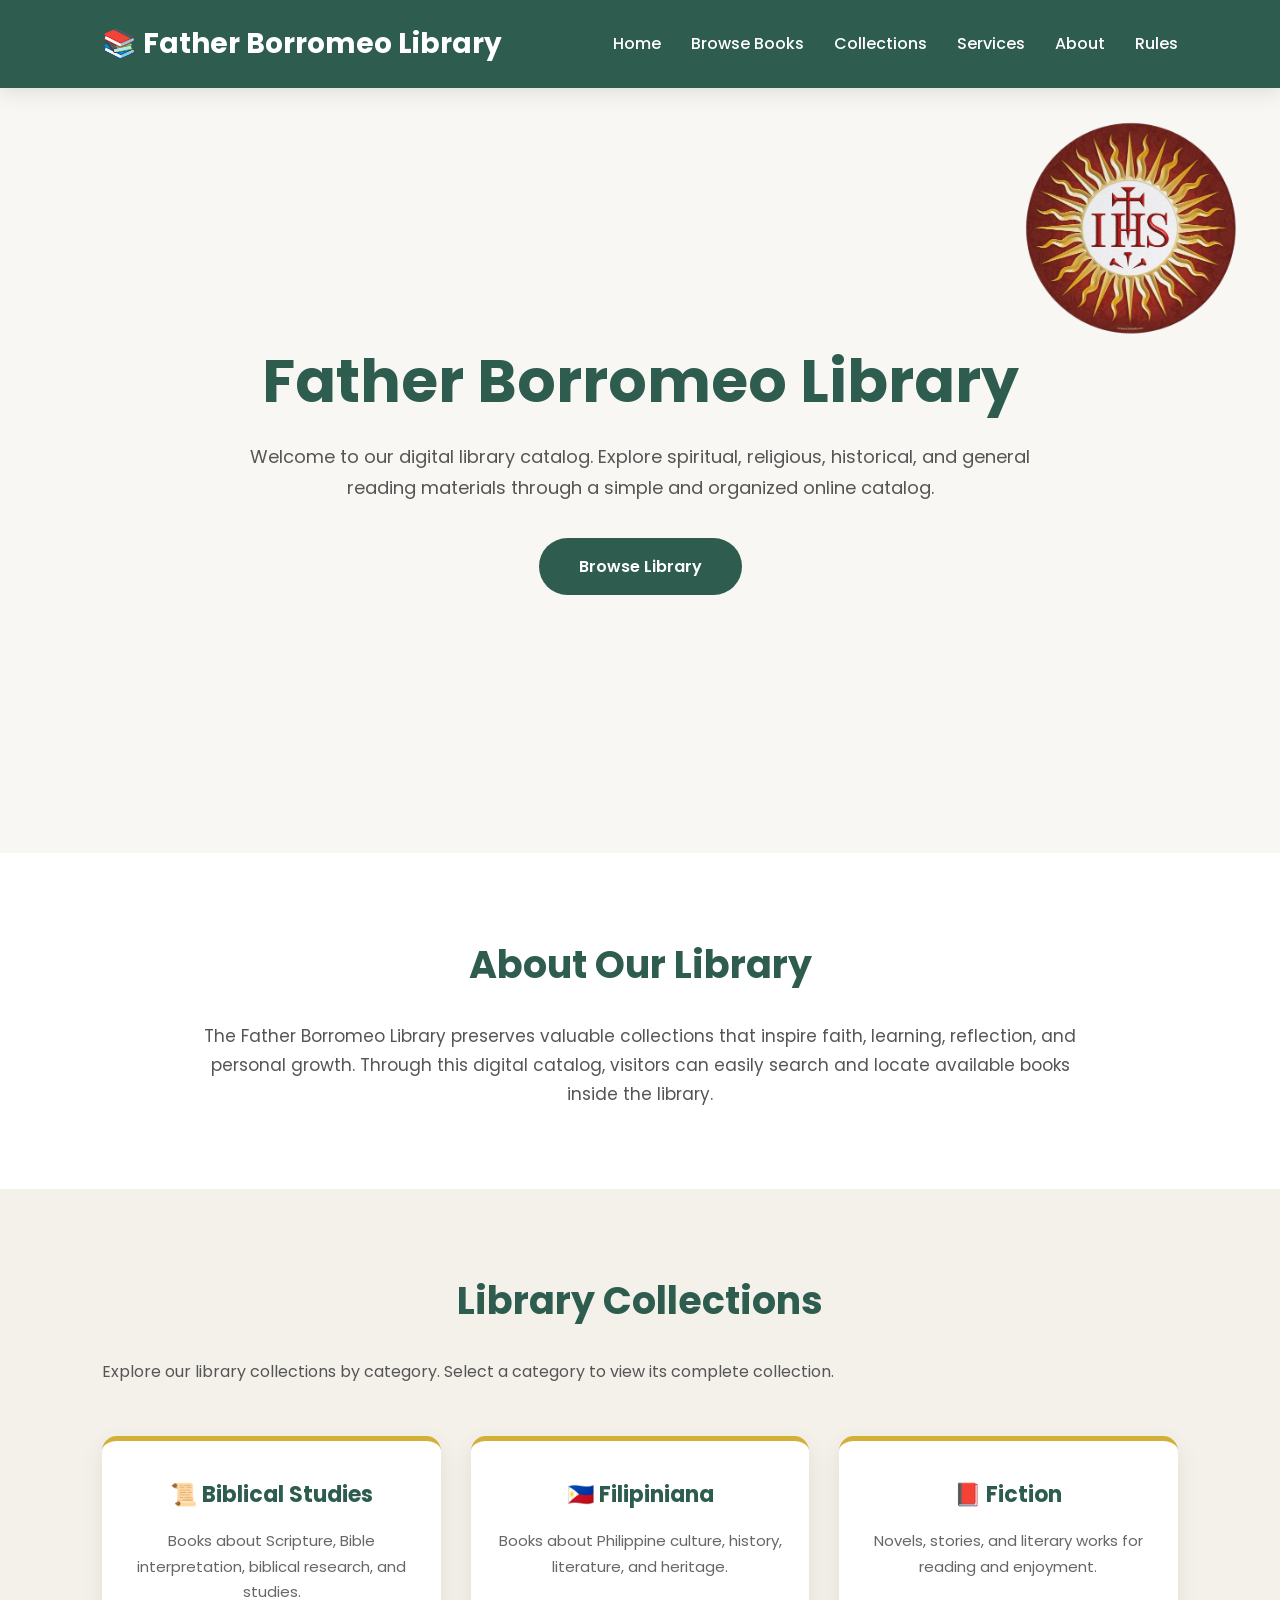
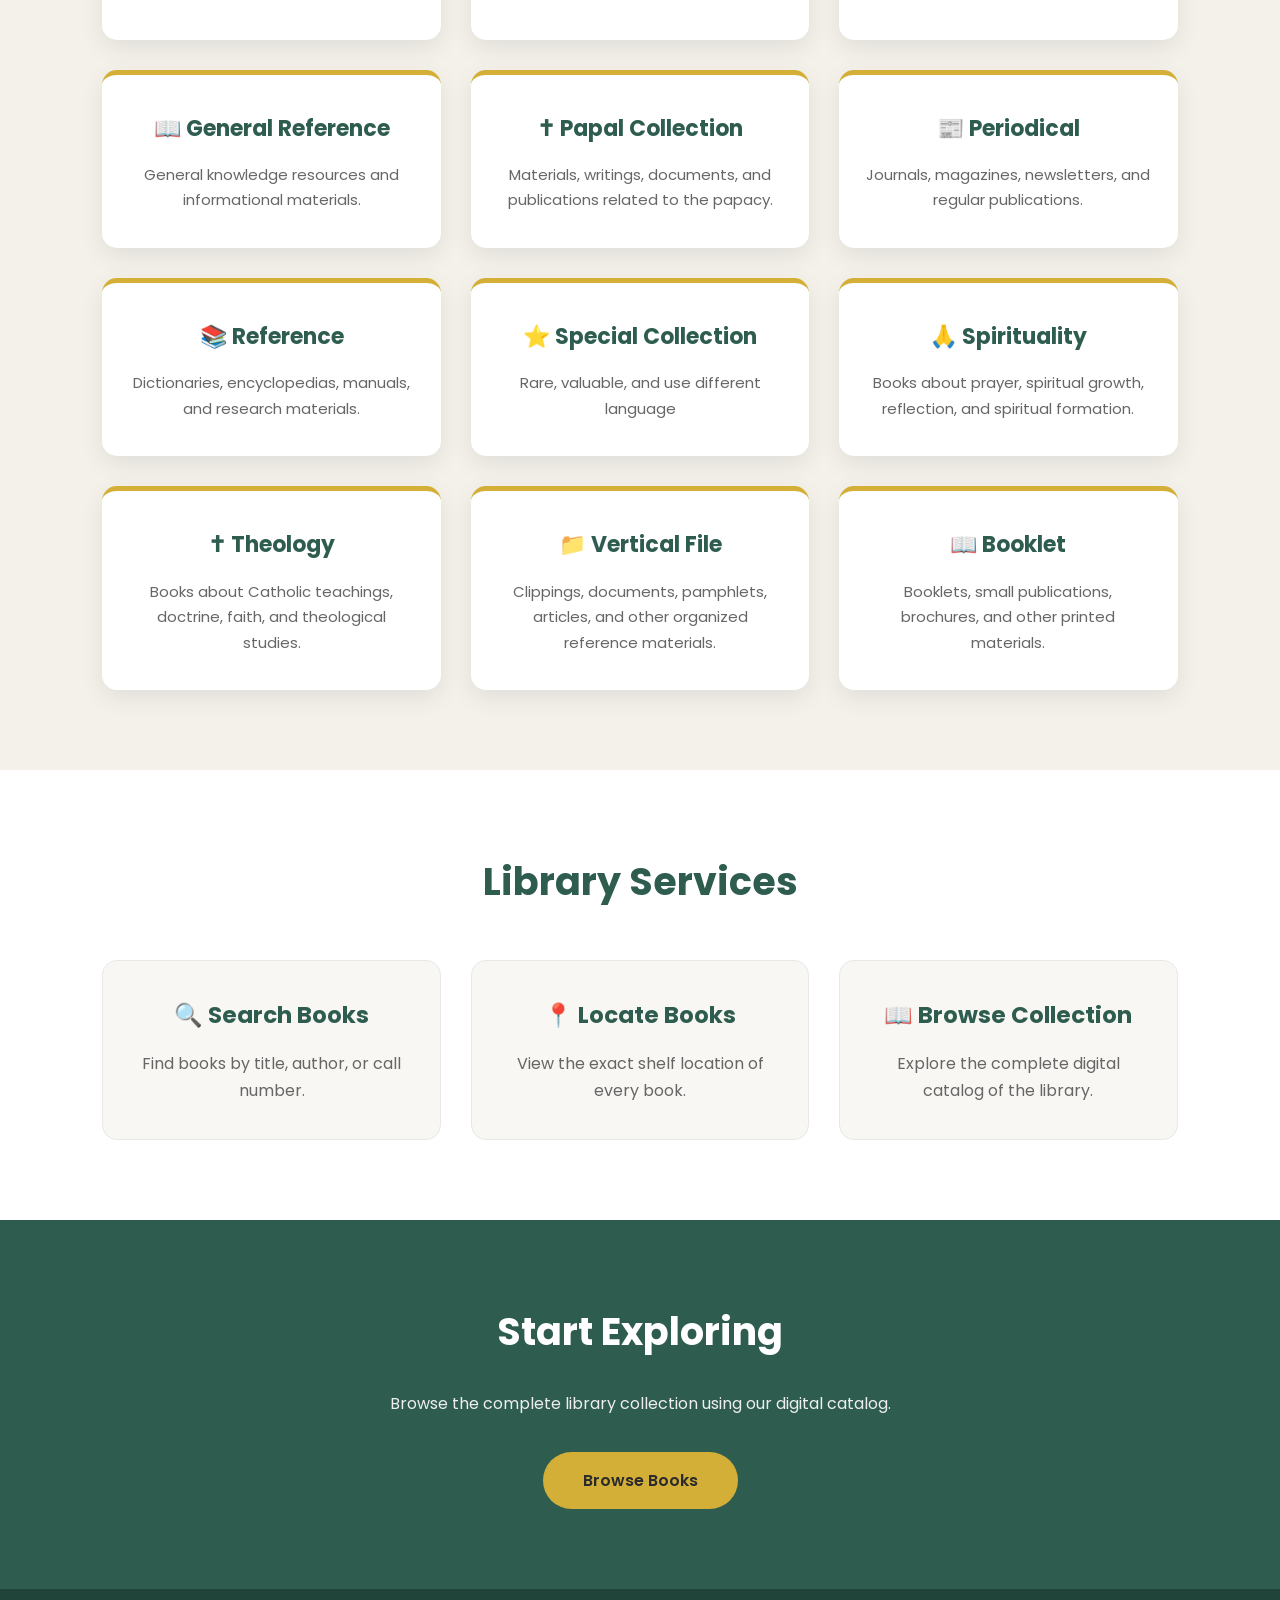
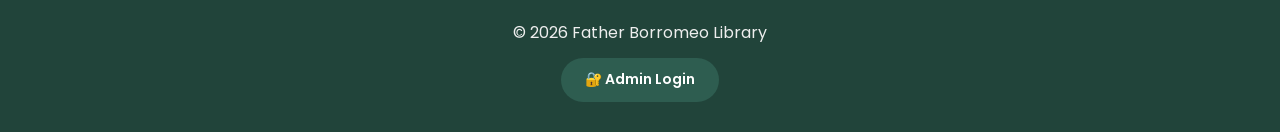
==== index.html @ b23867b5 "Fix GitHub Pages structure" ====
<!DOCTYPE html>
<html lang="en">

<head>

    <meta charset="UTF-8">
    <meta name="viewport" content="width=device-width, initial-scale=1.0">

    <title>Father Borromeo Library</title>

    <link rel="stylesheet" href="style.css">

    <link
        href="https://fonts.googleapis.com/css2?family=Poppins:wght@300;400;500;600;700&display=swap"
        rel="stylesheet"
    >

</head>

<body>

<!-- ================= HEADER ================= -->

<header>

    <div class="logo">
        <h2>📚 Father Borromeo Library</h2>
    </div>

    <nav>

        <ul>

            <li>
                <a href="index.html">
                    Home
                </a>
            </li>

            <li>
                <a href="books.html">
                    Browse Books
                </a>
            </li>

            <li>
                <a href="#collections">
                    Collections
                </a>
            </li>

            <li>
                <a href="#services">
                    Services
                </a>
            </li>

            <li>
                <a href="#about">
                    About
                </a>
            </li>

            <li>
                <a href="rules.html">
                    Rules
                </a>
            </li>

        </ul>

    </nav>

</header>


<!-- ================= HERO ================= -->

<section class="hero">

    <img
        src="logo.png"
        alt="Father Borromeo Library Logo"
        class="hero-logo"
    >

    <div class="hero-text">

        <h1>
            Father Borromeo Library
        </h1>

        <p>
            Welcome to our digital library catalog.
            Explore spiritual, religious, historical,
            and general reading materials through a
            simple and organized online catalog.
        </p>

        <a
            href="books.html"
            class="btn"
        >
            Browse Library
        </a>

    </div>

</section>


<!-- ================= ABOUT ================= -->

<section
    class="about"
    id="about"
>

    <h2>
        About Our Library
    </h2>

    <p>

        The Father Borromeo Library preserves valuable
        collections that inspire faith, learning,
        reflection, and personal growth. Through this
        digital catalog, visitors can easily search
        and locate available books inside the library.

    </p>

</section>


<!-- ================= COLLECTIONS ================= -->

<section
    class="collections"
    id="collections"
>

    <h2>
        Library Collections
    </h2>

    <p class="collection-intro">
        Explore our library collections by category.
        Select a category to view its complete collection.
    </p>


    <div class="collection-container">


        <!-- 1. BIBLICAL STUDIES -->

        <a
            href="books.html?category=BIBLICAL%20STUDIES"
            class="collection-card"
        >

            <h3>
                📜 Biblical Studies
            </h3>

            <p>
                Books about Scripture, Bible interpretation,
                biblical research, and studies.
            </p>

        </a>


        <!-- 2. FILIPINIANA -->

        <a
            href="books.html?category=FILIPINIANA"
            class="collection-card"
        >

            <h3>
                🇵🇭 Filipiniana
            </h3>

            <p>
                Books about Philippine culture, history,
                literature, and heritage.
            </p>

        </a>


        <!-- 3. FICTION -->

        <a
            href="books.html?category=FICTION"
            class="collection-card"
        >

            <h3>
                📕 Fiction
            </h3>

            <p>
                Novels, stories, and literary works
                for reading and enjoyment.
            </p>

        </a>


        <!-- 4. GENERAL REFERENCE -->

        <a
            href="books.html?category=GENERAL%20REFERENCE"
            class="collection-card"
        >

            <h3>
                📖 General Reference
            </h3>

            <p>
                General knowledge resources and
                informational materials.
            </p>

        </a>


        <!-- 5. PAPAL COLLECTION -->

        <a
            href="books.html?category=PAPAL%20COLLECTION"
            class="collection-card"
        >

            <h3>
                ✝ Papal Collection
            </h3>

            <p>
                Materials, writings, documents, and
                publications related to the papacy.
            </p>

        </a>


        <!-- 6. PERIODICAL -->

        <a
            href="books.html?category=PERIODICAL"
            class="collection-card"
        >

            <h3>
                📰 Periodical
            </h3>

            <p>
                Journals, magazines, newsletters,
                and regular publications.
            </p>

        </a>


        <!-- 7. REFERENCE -->

        <a
            href="books.html?category=REFERENCE"
            class="collection-card"
        >

            <h3>
                📚 Reference
            </h3>

            <p>
                Dictionaries, encyclopedias, manuals,
                and research materials.
            </p>

        </a>


        <!-- 8. SPECIAL COLLECTION -->

        <a
            href="books.html?category=SPECIAL%20COLLECTION"
            class="collection-card"
        >

            <h3>
                ⭐ Special Collection
            </h3>

            <p>
                Rare, valuable, and  use different language

                
            </p>

        </a>


        <!-- 9. SPIRITUALITY -->

        <a
            href="books.html?category=SPIRITUALITY"
            class="collection-card"
        >

            <h3>
                🙏 Spirituality
            </h3>

            <p>
                Books about prayer, spiritual growth,
                reflection, and spiritual formation.
            </p>

        </a>


        <!-- 10. THEOLOGY -->

        <a
            href="books.html?category=THEOLOGY"
            class="collection-card"
        >

            <h3>
                ✝ Theology
            </h3>

            <p>
                Books about Catholic teachings, doctrine,
                faith, and theological studies.
            </p>

        </a>


        <!-- 11. VERTICAL FILE -->

        <a
            href="books.html?category=VERTICAL%20FILE"
            class="collection-card"
        >

            <h3>
                📁 Vertical File
            </h3>

            <p>
                Clippings, documents, pamphlets, articles,
                and other organized reference materials.
            </p>

        </a>


        <!-- 12. BOOKLET -->

        <a
            href="books.html?category=BOOKLET"
            class="collection-card"
        >

            <h3>
                📖 Booklet
            </h3>

            <p>
                Booklets, small publications, brochures,
                and other printed materials.
            </p>

        </a>


    </div>

</section>


<!-- ================= SERVICES ================= -->

<section
    class="services"
    id="services"
>

    <h2>
        Library Services
    </h2>


    <div class="service-box">


        <div class="service">

            <h3>
                🔍 Search Books
            </h3>

            <p>
                Find books by title, author,
                or call number.
            </p>

        </div>


        <div class="service">

            <h3>
                📍 Locate Books
            </h3>

            <p>
                View the exact shelf location
                of every book.
            </p>

        </div>


        <div class="service">

            <h3>
                📖 Browse Collection
            </h3>

            <p>
                Explore the complete digital
                catalog of the library.
            </p>

        </div>


    </div>

</section>


<!-- ================= QUICK ACCESS ================= -->

<section class="quick-access">

    <h2>
        Start Exploring
    </h2>

    <p>
        Browse the complete library collection
        using our digital catalog.
    </p>


    <a
        href="books.html"
        class="btn"
    >
        Browse Books
    </a>

</section>


<!-- ================= FOOTER ================= -->

<footer>

    <p>
        © 2026 Father Borromeo Library
    </p>


    <p class="admin-link">

        <a href="login.html">
            🔐 Admin Login
        </a>

    </p>

</footer>

</body>

</html>
---- style.css ----
/* ==========================================
   FATHER BORROMEO LIBRARY
   PROFESSIONAL STYLE.CSS - PART 1
========================================== */


/* ==========================
   GLOBAL
========================== */

*{
    margin:0;
    padding:0;
    box-sizing:border-box;
    font-family:'Poppins', sans-serif;
    scroll-behavior:smooth;
}


body{

    background:#F8F7F3;

    color:#2B2B2B;

    line-height:1.7;

}


/* ==========================
   HEADER / NAVBAR
========================== */

header{

    width:100%;

    display:flex;

    justify-content:space-between;

    align-items:center;

    padding:20px 8%;

    background:#2E5D50;

    color:white;

    position:sticky;

    top:0;

    z-index:1000;

    box-shadow:0 5px 20px rgba(0,0,0,.1);

}



.logo h2{

    font-size:28px;

    font-weight:700;

}



nav ul{

    display:flex;

    list-style:none;

    gap:30px;

}



nav ul li a{

    text-decoration:none;

    color:white;

    font-weight:500;

    transition:.3s;

}



nav ul li a:hover{

    color:#D4AF37;

}



/* ==========================
   HERO SECTION
========================== */


.hero{

    min-height:85vh;

    display:flex;

    justify-content:center;

    align-items:center;

    text-align:center;

    padding:80px 10%;

    background:#F8F7F3;

}



.hero-text{

    max-width:850px;

}



.hero h1{

    font-size:60px;

    color:#2E5D50;

    line-height:1.2;

    margin-bottom:25px;

}



.hero p{

    font-size:18px;

    color:#555;

    margin-bottom:35px;

}



/* ==========================
   BUTTON
========================== */


.btn{

    display:inline-block;

    padding:15px 40px;

    background:#2E5D50;

    color:white;

    text-decoration:none;

    border-radius:50px;

    font-weight:600;

    transition:.3s;

}



.btn:hover{

    background:#D4AF37;

    color:#2B2B2B;

    transform:translateY(-3px);

}



/* ==========================
   GENERAL SECTION
========================== */


section{

    padding:80px 8%;

}



section h2{

    text-align:center;

    color:#2E5D50;

    font-size:38px;

    margin-bottom:25px;

}



section p{

    color:#555;

}



/* ==========================
   ABOUT SECTION
========================== */


.about{

    background:white;

    text-align:center;

}



.about p{

    max-width:900px;

    margin:auto;

    font-size:17px;

}




/* ==========================
   LIBRARY COLLECTIONS
========================== */


.collections{

    background:#F3F1EA;

}



.collection-container{

    display:grid;

    grid-template-columns:repeat(3,1fr);

    gap:30px;

    margin-top:50px;

}



.collection-card{

    background:white;

    padding:35px 25px;

    border-radius:15px;

    text-align:center;

    border-top:5px solid #D4AF37;

    box-shadow:0 8px 25px rgba(0,0,0,.08);

    transition:.3s;

}



.collection-card:hover{

    transform:translateY(-10px);

    box-shadow:0 15px 35px rgba(0,0,0,.15);

}



.collection-card h3{

    color:#2E5D50;

    font-size:22px;

    margin-bottom:15px;

}



.collection-card p{

    color:#666;

    font-size:15px;

}
/* ==========================================
   FATHER BORROMEO LIBRARY
   PROFESSIONAL STYLE.CSS - PART 2
========================================== */


/* ==========================
   LIBRARY SERVICES
========================== */

.services{

    background:white;

}



.service-box{

    display:grid;

    grid-template-columns:repeat(3,1fr);

    gap:30px;

    margin-top:45px;

}



.service{

    background:#F8F7F3;

    padding:35px 25px;

    border-radius:15px;

    text-align:center;

    border:1px solid #E8E8E8;

    transition:.3s;

}



.service:hover{

    background:#2E5D50;

    color:white;

    transform:translateY(-8px);

}



.service h3{

    color:#2E5D50;

    font-size:23px;

    margin-bottom:15px;

}



.service:hover h3{

    color:#D4AF37;

}



.service p{

    color:#666;

}



.service:hover p{

    color:white;

}





/* ==========================
   QUICK ACCESS
========================== */


.quick-access{

    background:#2E5D50;

    text-align:center;

    color:white;

}



.quick-access h2{

    color:white;

}



.quick-access p{

    color:#eee;

    max-width:700px;

    margin:20px auto 35px;

}



.quick-access .btn{

    background:#D4AF37;

    color:#2B2B2B;

}



.quick-access .btn:hover{

    background:white;

}





/* ==========================
   FOOTER
========================== */


footer{

    background:#21443A;

    color:white;

    text-align:center;

    padding:30px;

}



footer p{

    color:#eee;

}





/* ==========================================
   BOOKS PAGE DESIGN
========================================== */


/* ==========================
   BOOK SECTION
========================== */


.library-section{

    padding:80px 8%;

    background:#F8F7F3;

}



.page-title{

    text-align:center;

    margin-bottom:40px;

}



.page-title h1{

    color:#2E5D50;

    font-size:42px;

}



.page-title p{

    color:#666;

}



/* ==========================
   SEARCH BAR
========================== */


.search-box{

    text-align:center;

    margin-bottom:40px;

}



.search-box input{

    width:70%;

    max-width:700px;

    padding:18px 25px;

    border-radius:50px;

    border:1px solid #ddd;

    outline:none;

    font-size:16px;

    background:white;

    box-shadow:0 5px 20px rgba(0,0,0,.08);

    transition:.3s;

}



.search-box input:focus{

    border-color:#2E5D50;

    box-shadow:0 0 15px rgba(46,93,80,.25);

}





/* ==========================
   BOOK TABLE
========================== */


.table-container{

    overflow-x:auto;

    background:white;

    border-radius:15px;

    box-shadow:0 10px 30px rgba(0,0,0,.08);

   
}



table{

    width:100%;

    border-collapse:collapse;

}



thead{

    background:#2E5D50;

    color:white;

}



th{

    padding:18px;

    text-align:center;

}



td{

    padding:16px;

    text-align:center;

    border-bottom:1px solid #eee;

}



tbody tr{

    transition:.3s;

}



tbody tr:hover{

    background:#F3F1EA;

}





/* ==========================
   TABLE BUTTON
========================== */


table button{

    background:#2E5D50;

    color:white;

    border:none;

    padding:10px 22px;

    border-radius:30px;

    cursor:pointer;

    transition:.3s;

}



table button:hover{

    background:#D4AF37;

    color:#2B2B2B;

}




/* ==========================
   NO RESULT
========================== */


#no-result{

    text-align:center;

    margin-top:20px;

    color:#777;

}





/* ==========================
   RESPONSIVE DESIGN
========================== */


@media(max-width:900px){


.collection-container{

    grid-template-columns:repeat(2,1fr);

}



.service-box{

    grid-template-columns:repeat(2,1fr);

}


}





@media(max-width:600px){



header{

    flex-direction:column;

}



.logo h2{

    font-size:22px;

}



nav ul{

    flex-wrap:wrap;

    justify-content:center;

    gap:15px;

    margin-top:15px;

}



.hero h1{

    font-size:38px;

}



.hero p{

    font-size:16px;

}



.collection-container{

    grid-template-columns:1fr;

}



.service-box{

    grid-template-columns:1fr;

}



.search-box input{

    width:100%;

}



table{

    min-width:750px;

}



th,td{

    padding:12px;

    font-size:14px;

}



}   
/* ==========================================
   BORROW BOOK PAGE
   FATHER BORROMEO LIBRARY
========================================== */


/* ==========================
   BORROW SECTION
========================== */

.borrow-section {

    min-height:80vh;

    padding:80px 8%;

    background:#F8F7F3;

}


/* ==========================
   BORROW TITLE
========================== */

.borrow-section > h1 {

    text-align:center;

    color:#2E5D50;

    font-size:42px;

    margin-bottom:10px;

}


.borrow-section > p {

    text-align:center;

    color:#666;

    margin-bottom:40px;

}


/* ==========================
   BORROW FORM
========================== */

.borrow-section form {

    width:100%;

    max-width:600px;

    margin:auto;

    background:white;

    padding:40px;

    border-radius:15px;

    border-top:5px solid #D4AF37;

    box-shadow:
        0 10px 30px
        rgba(0,0,0,.08);

}


/* ==========================
   LABELS
========================== */

.borrow-section label {

    display:block;

    color:#2E5D50;

    font-weight:600;

    margin-top:18px;

    margin-bottom:7px;

}


/* ==========================
   INPUTS
========================== */

.borrow-section input {

    width:100%;

    padding:14px 16px;

    border:

        1px solid #ddd;

    border-radius:8px;

    background:#F8F7F3;

    color:#2B2B2B;

    font-size:15px;

    outline:none;

    transition:.3s;

}


.borrow-section input:focus {

    border-color:#2E5D50;

    box-shadow:
        0 0 8px
        rgba(46,93,80,.15);

}


/* READ ONLY */

.borrow-section input[readonly] {

    background:#F1EFE8;

    color:#555;

    cursor:not-allowed;

}


/* ==========================
   DUE DATE NOTE
========================== */

.borrow-section small {

    display:block;

    margin-top:8px;

    color:#777;

    font-size:13px;

}


/* ==========================
   BORROW BUTTON
========================== */

.borrow-section button {

    width:100%;

    margin-top:30px;

    padding:15px;

    border:none;

    border-radius:50px;

    background:#2E5D50;

    color:white;

    font-size:16px;

    font-weight:600;

    cursor:pointer;

    transition:.3s;

}


.borrow-section button:hover {

    background:#D4AF37;

    color:#2B2B2B;

    transform:
        translateY(-3px);

}


/* ==========================
   MOBILE
========================== */

@media(max-width:600px) {

    .borrow-section {

        padding:50px 20px;

    }


    .borrow-section > h1 {

        font-size:32px;

    }


    .borrow-section form {

        padding:25px 20px;

    }

}
/* ==========================================
   ADMIN LOGIN PAGE
========================================== */

.login-section {

    min-height: calc(100vh - 100px);

    display: flex;

    justify-content: center;

    align-items: center;

    padding: 60px 20px;

    background: #F8F7F3;

}


.login-box {

    width: 100%;

    max-width: 450px;

    background: white;

    padding: 45px 40px;

    border-radius: 20px;

    text-align: center;

    box-shadow:
        0 15px 40px
        rgba(0,0,0,.12);

    border-top: 5px solid #D4AF37;

}


.login-icon {

    font-size: 55px;

    margin-bottom: 15px;

}


.login-box h1 {

    color: #2E5D50;

    font-size: 27px;

    margin-bottom: 5px;

}


.login-box > p {

    color: #777;

    margin-bottom: 30px;

}


/* ==========================
   LOGIN FORM
========================== */

.login-box form {

    text-align: left;

}


.login-box label {

    display: block;

    color: #2E5D50;

    font-weight: 600;

    margin-top: 18px;

    margin-bottom: 7px;

}


.login-box input {

    width: 100%;

    padding: 14px 16px;

    border: 1px solid #ddd;

    border-radius: 10px;

    outline: none;

    font-size: 15px;

    background: #F8F7F3;

    transition: .3s;

}


.login-box input:focus {

    border-color: #2E5D50;

    background: white;

    box-shadow:
        0 0 10px
        rgba(46,93,80,.15);

}


/* ==========================
   LOGIN BUTTON
========================== */

.login-box button {

    width: 100%;

    margin-top: 28px;

    padding: 15px;

    border: none;

    border-radius: 50px;

    background: #2E5D50;

    color: white;

    font-size: 16px;

    font-weight: 600;

    cursor: pointer;

    transition: .3s;

}


.login-box button:hover {

    background: #D4AF37;

    color: #2B2B2B;

    transform: translateY(-2px);

    box-shadow:
        0 8px 20px
        rgba(0,0,0,.15);

}


.login-box button:active {

    transform: scale(.98);

}


/* ==========================
   LOGIN MESSAGE
========================== */

#loginMessage {

    text-align: center;

    margin-top: 18px;

    font-weight: 600;

}


/* ==========================
   BACK LINK
========================== */

.login-box > a {

    display: inline-block;

    margin-top: 10px;

    color: #2E5D50;

    text-decoration: none;

    font-weight: 500;

    transition: .3s;

}


.login-box > a:hover {

    color: #D4AF37;

}


/* ==========================
   MOBILE
========================== */

@media (max-width: 500px) {

    .login-box {

        padding: 35px 25px;

    }


    .login-box h1 {

        font-size: 23px;

    }


    .login-icon {

        font-size: 45px;

    }

}
/* ==========================================
   ADMIN LOGIN LINK - FOOTER
========================================== */

.admin-link {
    margin-top: 12px;
}

.admin-link a {

    display: inline-block;

    padding: 10px 24px;

    background: #2E5D50;

    color: white;

    text-decoration: none;

    border-radius: 50px;

    font-size: 14px;

    font-weight: 600;

    transition: .3s;

}


.admin-link a:hover {

    background: #D4AF37;

    color: #2B2B2B;

    transform: translateY(-2px);

    box-shadow:
        0 6px 15px
        rgba(0,0,0,.15);

}
/* ==========================================
   LIBRARY LOGO
========================================== */

/* ==========================================
   LIBRARY LOGO - UPPER RIGHT
========================================== */

.library-logo {

    position: absolute;

    top: 90px;

    right: 40px;

    z-index: 10;

}

.library-logo img {

    width: 120px;

    height: 120px;

    object-fit: contain;

    display: block;

}

/* MOBILE */
@media (max-width: 600px) {

    .library-logo {
        top: 80px;
        right: 20px;
    }

    .library-logo img {
        width: 65px;
        height: 65px;
    }

}
/* ==========================
   CATEGORY CARD LINKS
========================== */

.collection-card {
    text-decoration: none;
    color: inherit;
    display: block;
}

.collection-card:visited {
    color: inherit;
}

.collection-card:hover {
    text-decoration: none;
}
/* ==========================================
   CLICKABLE COLLECTION CARDS
========================================== */

.collection-card {

    text-decoration: none;

    color: inherit;

    display: block;

    cursor: pointer;

}


.collection-card h3 {

    color: #2E5D50;

}


.collection-card p {

    color: #666;

}


.collection-card:hover {

    text-decoration: none;

}


/* CATEGORY DESCRIPTION */

.category-subtitle {

    text-align: center;

    color: #666;

    margin-top: -10px;

    margin-bottom: 20px;

}


.hero-logo {
    position: absolute;
    top: 30px;
    right: 40px;
    width: 220px;
    height: 220px;
    object-fit: contain;
    z-index: 3;
}

/* HERO */

.hero {

    position: relative;

}


/* CATEGORY TABLE */

.library-section {

    min-height: 80vh;

}


.library-section .page-title {

    margin-bottom: 35px;

}


#loading {

    text-align: center;

    margin: 25px;

    color: #2E5D50;

    font-weight: 600;

}


#no-result {

    display: none;

    text-align: center;

    margin: 25px;

    color: #777;

}


.table-container {

    width: 100%;

    overflow-x: auto;

}


table {

    min-width: 900px;

}


/* TITLE COLUMN */

table td:nth-child(4) {

    text-align: left;

}


/* MOBILE */

@media(max-width:600px) {

    .hero-logo {

        width: 60px;

        height: 60px;

        top: 20px;

        right: 20px;

    }

}
/* BACK TO ADMIN DASHBOARD */

.back-admin-container {
    text-align: center;
    margin: 40px 0 25px;
}

.back-admin-btn {
    display: inline-block;
    padding: 12px 22px;
    background: #2E5D50;
    color: white;
    text-decoration: none;
    border-radius: 8px;
    font-weight: 600;
}

.back-admin-btn:hover {
    background: #244A40;
    text-decoration: none;
}

/* ================= RULES PAGE ================= */

.rules {
padding: 70px 8%;
background: #f7f9f8;
min-height: 70vh;
}

.rules > h1 {
text-align: center;
color: #2E5D50;
margin-bottom: 15px;
font-size: 36px;
}

.rules > .collection-intro {
text-align: center;
margin-bottom: 45px;
color: #666;
}

/* ================= RULES BOX ================= */

.rules-box {
max-width: 950px;
margin: 0 auto 30px;
padding: 30px 35px;
background: white;
border-radius: 12px;
box-shadow: 0 4px 15px rgba(0, 0, 0, 0.08);
}

.rules-box h2 {
color: #2E5D50;
margin-bottom: 25px;
font-size: 24px;
}

/* ================= NUMBERED STEPS ================= */

.rules-box ol {
padding-left: 25px;
}

.rules-box ol li {
margin-bottom: 18px;
padding-left: 8px;
color: #444;
line-height: 1.6;
}

/* ================= REMINDERS ================= */

.rules-box ul {
padding-left: 25px;
}

.rules-box ul li {
margin-bottom: 16px;
color: #444;
line-height: 1.7;
}

/* ================= NOTE ================= */

.rule-note {
margin-top: 25px;
padding: 20px;
background: #f1f6f4;
border-left: 5px solid #2E5D50;
border-radius: 6px;
}

.rule-note p {
margin-bottom: 12px;
color: #555;
line-height: 1.7;
}

.rule-note p:last-child {
margin-bottom: 0;
}

/* ================= BACK BUTTON ================= */

.back-home {
text-align: center;
margin-top: 40px;
}

.back-home .btn {
display: inline-block;
text-decoration: none;
}

/* ================= MOBILE ================= */

@media (max-width: 768px) {


.rules {
    padding: 45px 5%;
}

.rules > h1 {
    font-size: 28px;
}

.rules-box {
    padding: 25px 20px;
}

.rules-box h2 {
    font-size: 20px;
}


}
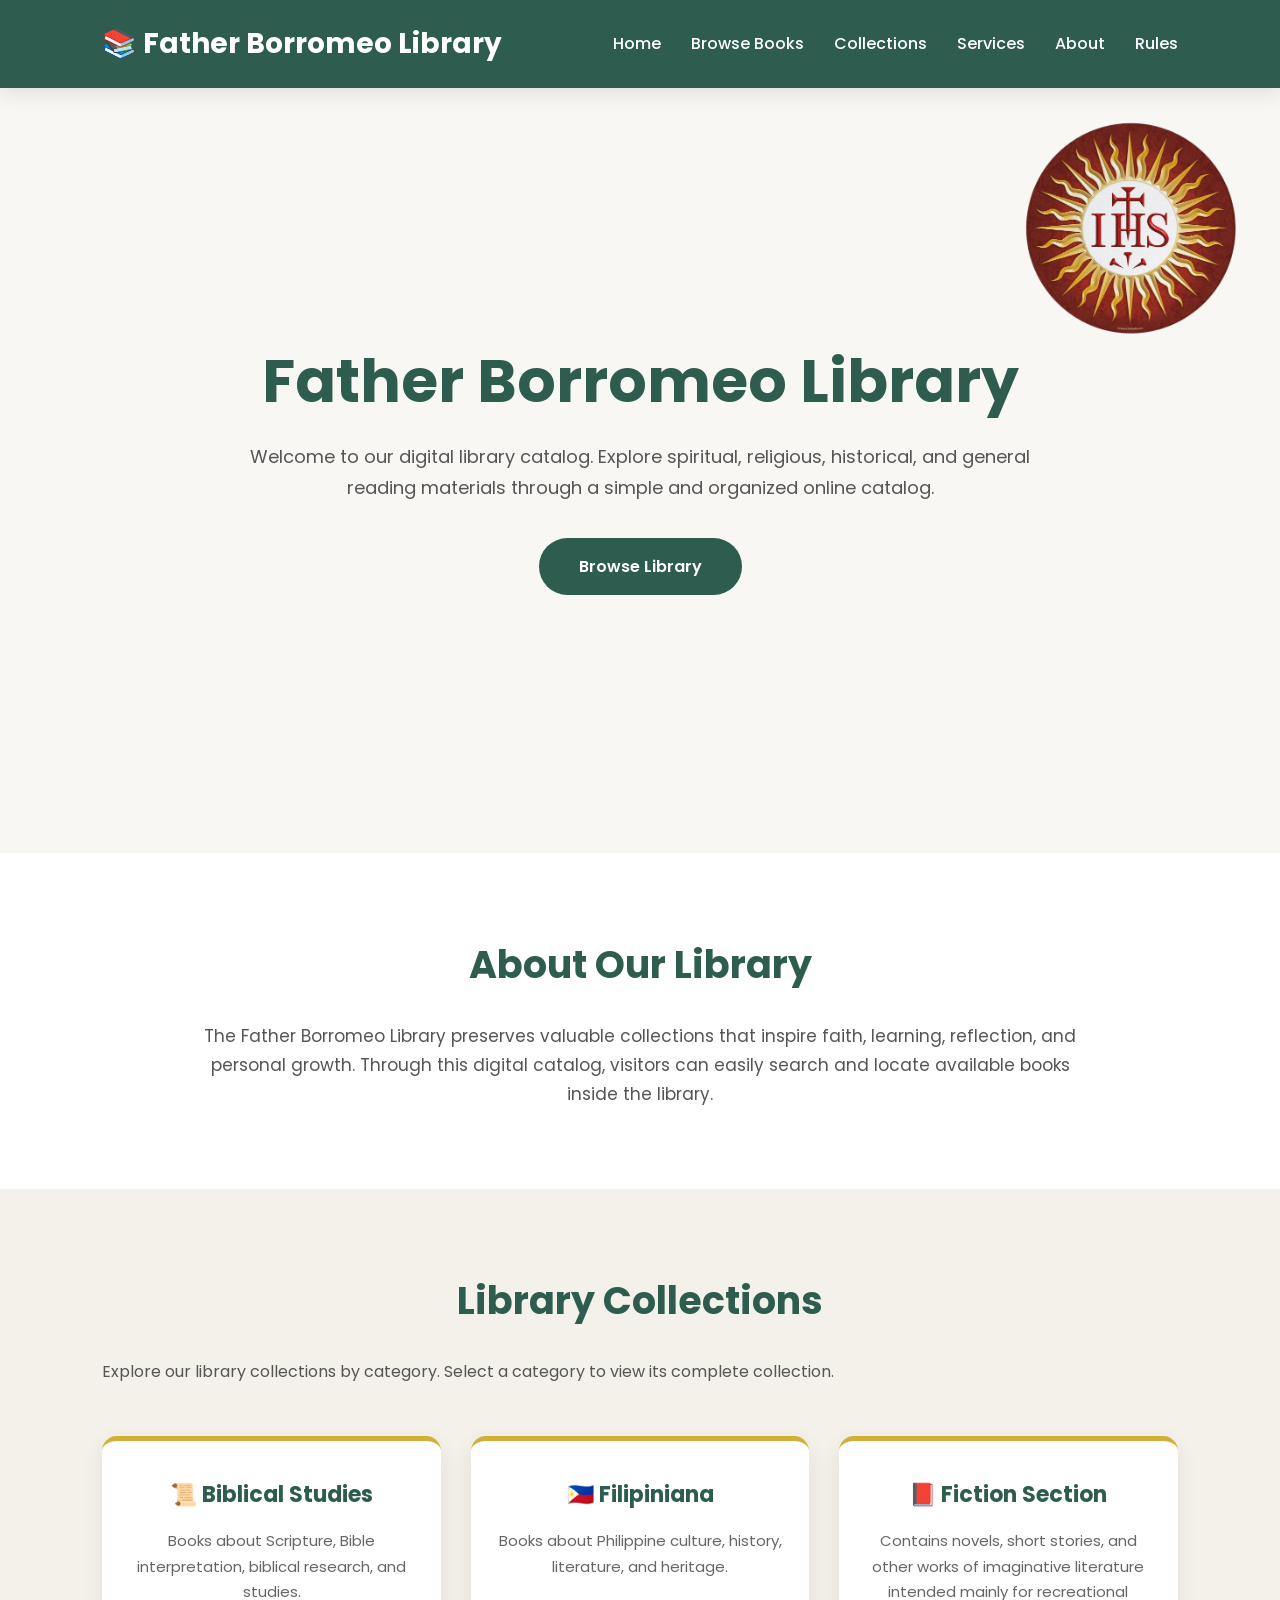
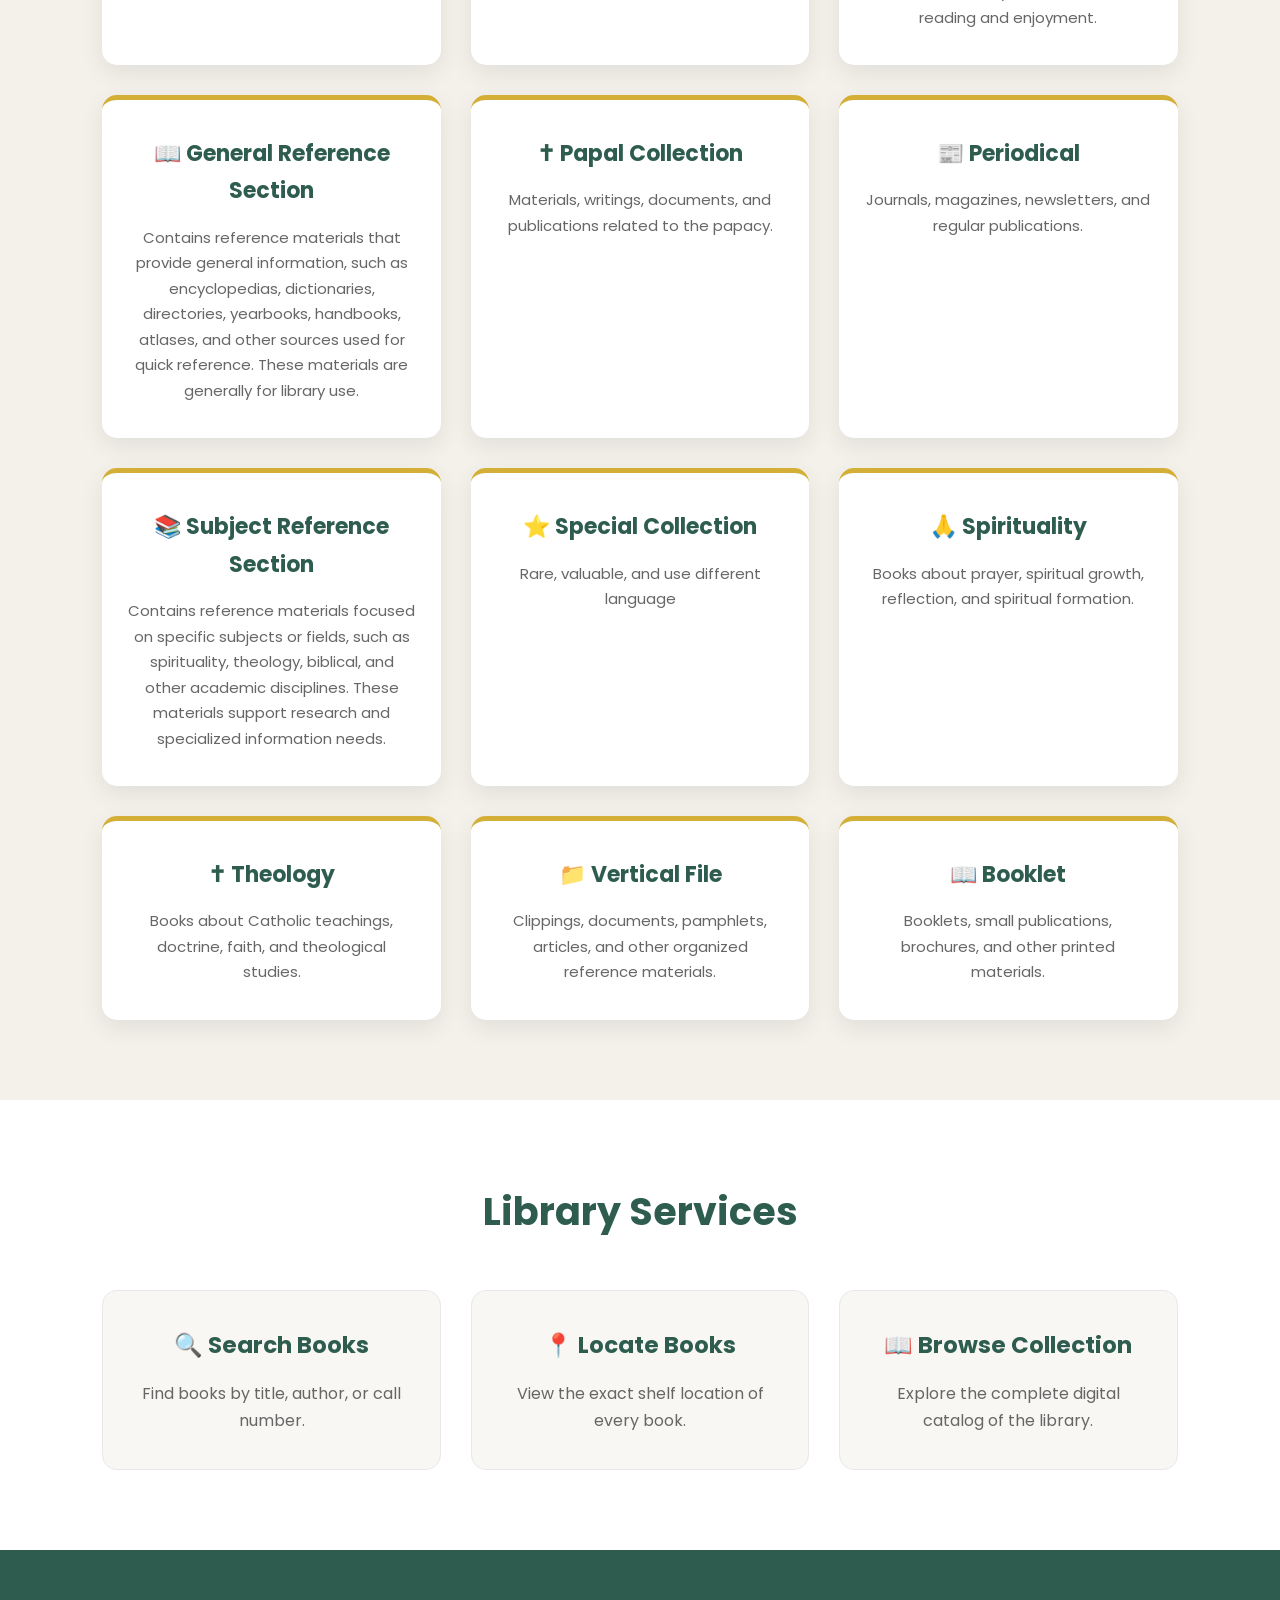
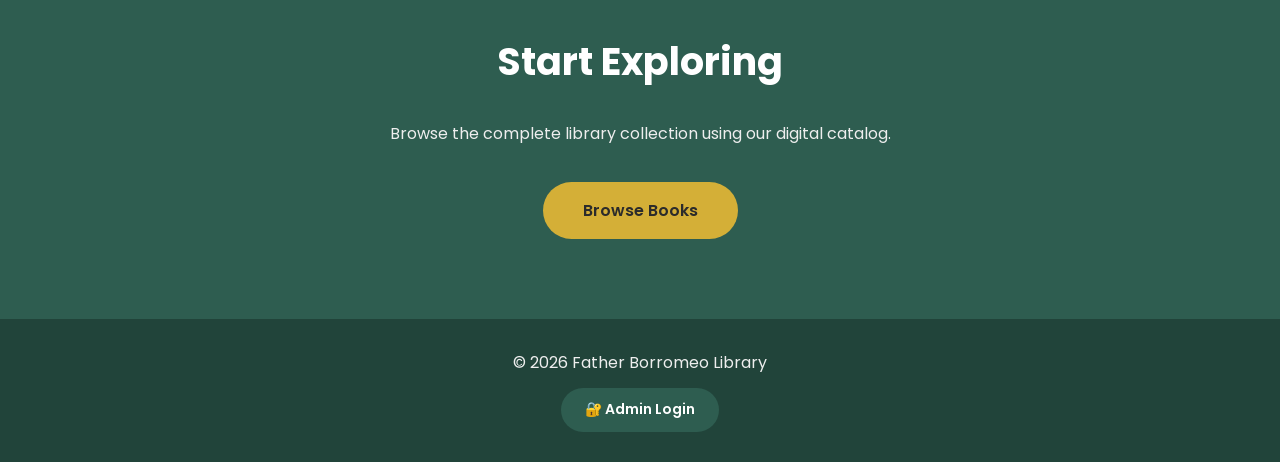
==== commit a8fd33aa: "Enhance section titles and descriptions in index.html Updated section titles and descriptions for cl" ====
--- a/index.html
+++ b/index.html
@@ -5,6 +5,9 @@
 
     <meta charset="UTF-8">
     <meta name="viewport" content="width=device-width, initial-scale=1.0">
+ 
+    <link rel="manifest" href="manifest.json">
+    <meta name="theme-color" content="#1e3a8a">
 
     <title>Father Borromeo Library</title>
 
@@ -18,6 +21,48 @@
 </head>
 
 <body>
+ <button id="installBtn" style="
+    display:none;
+    position:fixed;
+    bottom:20px;
+    right:20px;
+    padding:12px 18px;
+    background:#1e3a8a;
+    color:white;
+    border:none;
+    border-radius:8px;
+    cursor:pointer;
+    font-size:16px;
+    z-index:9999;
+">
+    📥 Install App
+</button>
+
+<script>
+let deferredPrompt;
+const installBtn = document.getElementById("installBtn");
+
+window.addEventListener("beforeinstallprompt", (e) => {
+    e.preventDefault();
+    deferredPrompt = e;
+    installBtn.style.display = "block";
+});
+
+installBtn.addEventListener("click", async () => {
+    if (!deferredPrompt) return;
+
+    deferredPrompt.prompt();
+
+    await deferredPrompt.userChoice;
+
+    deferredPrompt = null;
+    installBtn.style.display = "none";
+});
+
+window.addEventListener("appinstalled", () => {
+    installBtn.style.display = "none";
+});
+</script>
 
 <!-- ================= HEADER ================= -->
 
@@ -199,12 +244,13 @@
         >
 
             <h3>
-                📕 Fiction
-            </h3>
-
-            <p>
-                Novels, stories, and literary works
-                for reading and enjoyment.
+                📕 Fiction Section
+            </h3>
+
+            <p>
+             Contains novels, short stories,
+             and other works of imaginative literature intended mainly for recreational reading and enjoyment. 
+
             </p>
 
         </a>
@@ -218,12 +264,15 @@
         >
 
             <h3>
-                📖 General Reference
-            </h3>
-
-            <p>
-                General knowledge resources and
-                informational materials.
+                📖 General Reference Section
+            </h3>
+
+            <p>
+              Contains reference materials that provide general information, 
+             such as encyclopedias, dictionaries, directories, 
+             yearbooks, handbooks, atlases, and other sources used for quick reference. 
+             These materials are generally for library use.
+                
             </p>
 
         </a>
@@ -275,12 +324,15 @@
         >
 
             <h3>
-                📚 Reference
-            </h3>
-
-            <p>
-                Dictionaries, encyclopedias, manuals,
-                and research materials.
+                📚 	Subject Reference Section 
+            </h3>
+
+            <p>
+                 Contains reference materials focused on
+             specific subjects or fields, such as spirituality, theology,
+             biblical, and other academic 
+             disciplines. These materials
+             support research and specialized information needs. 
             </p>
 
         </a>
@@ -494,4 +546,4 @@
 
 </body>
 
-</html>+</html>
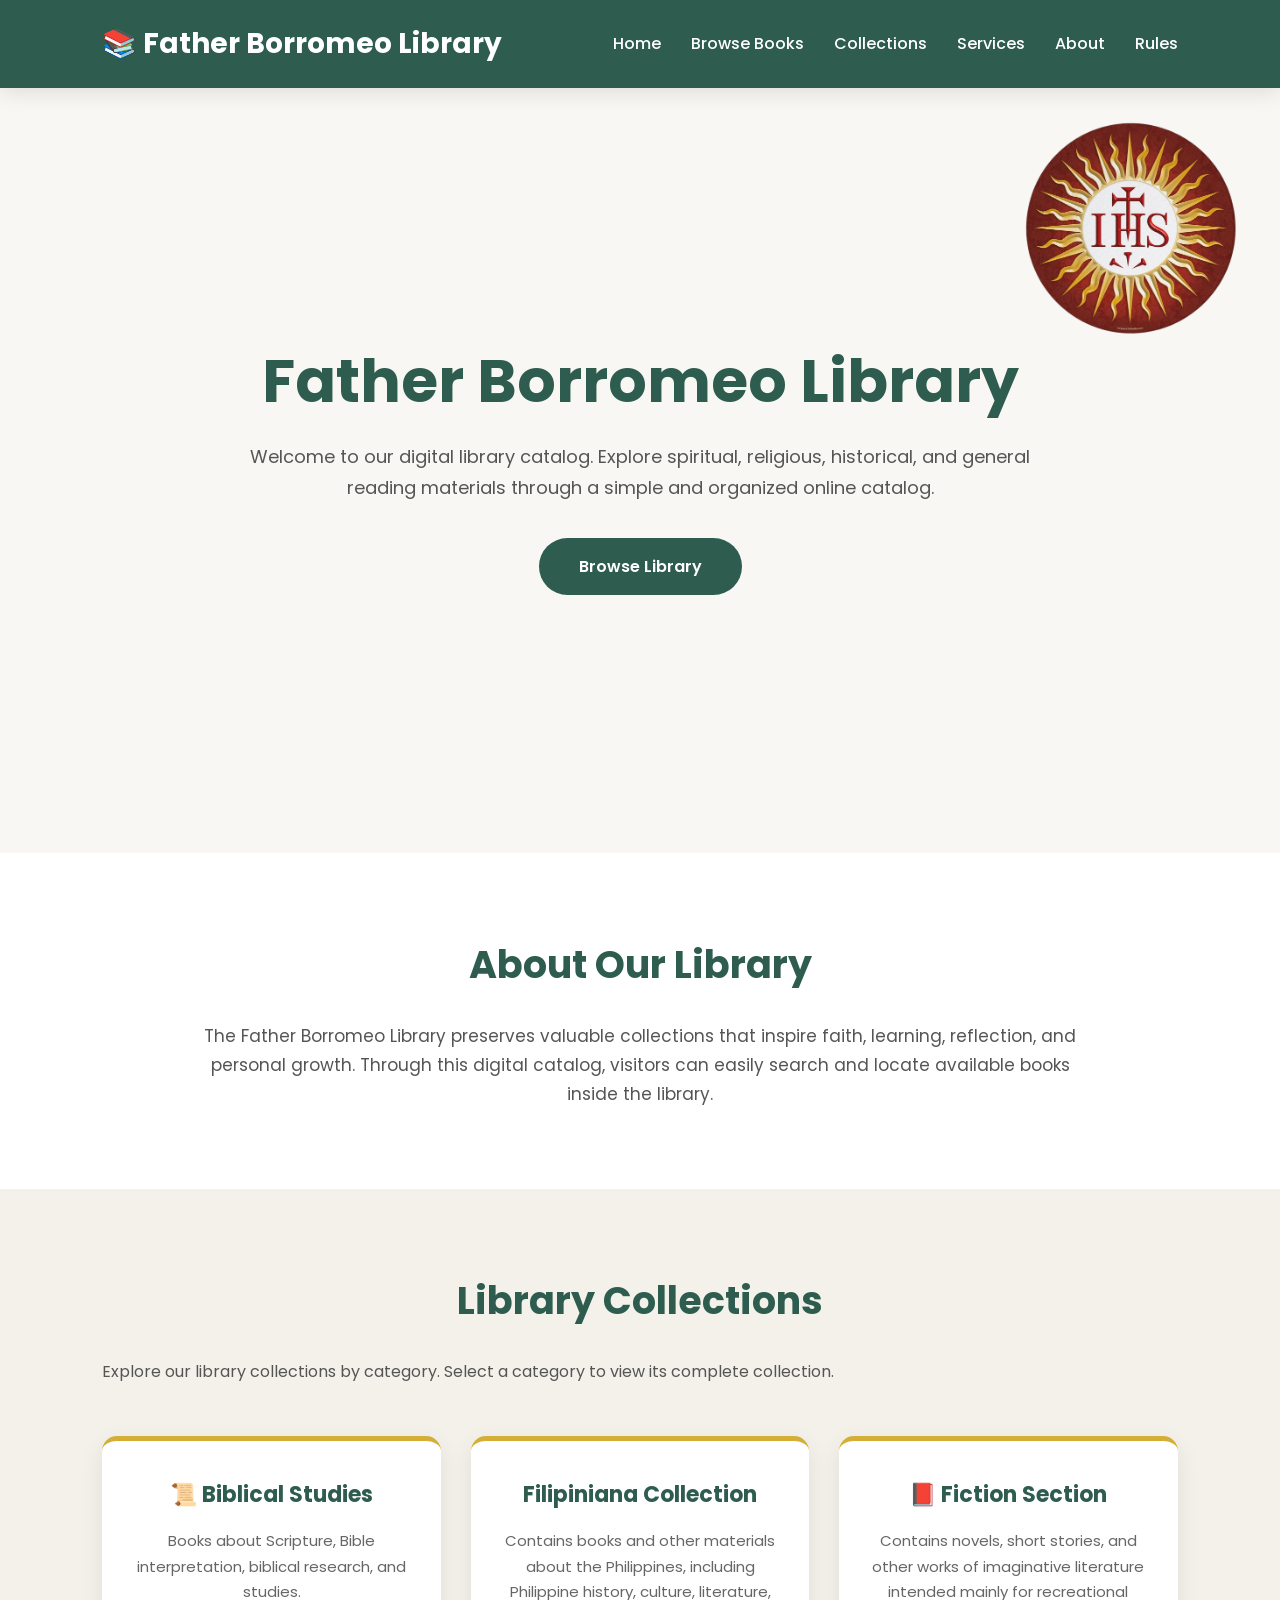
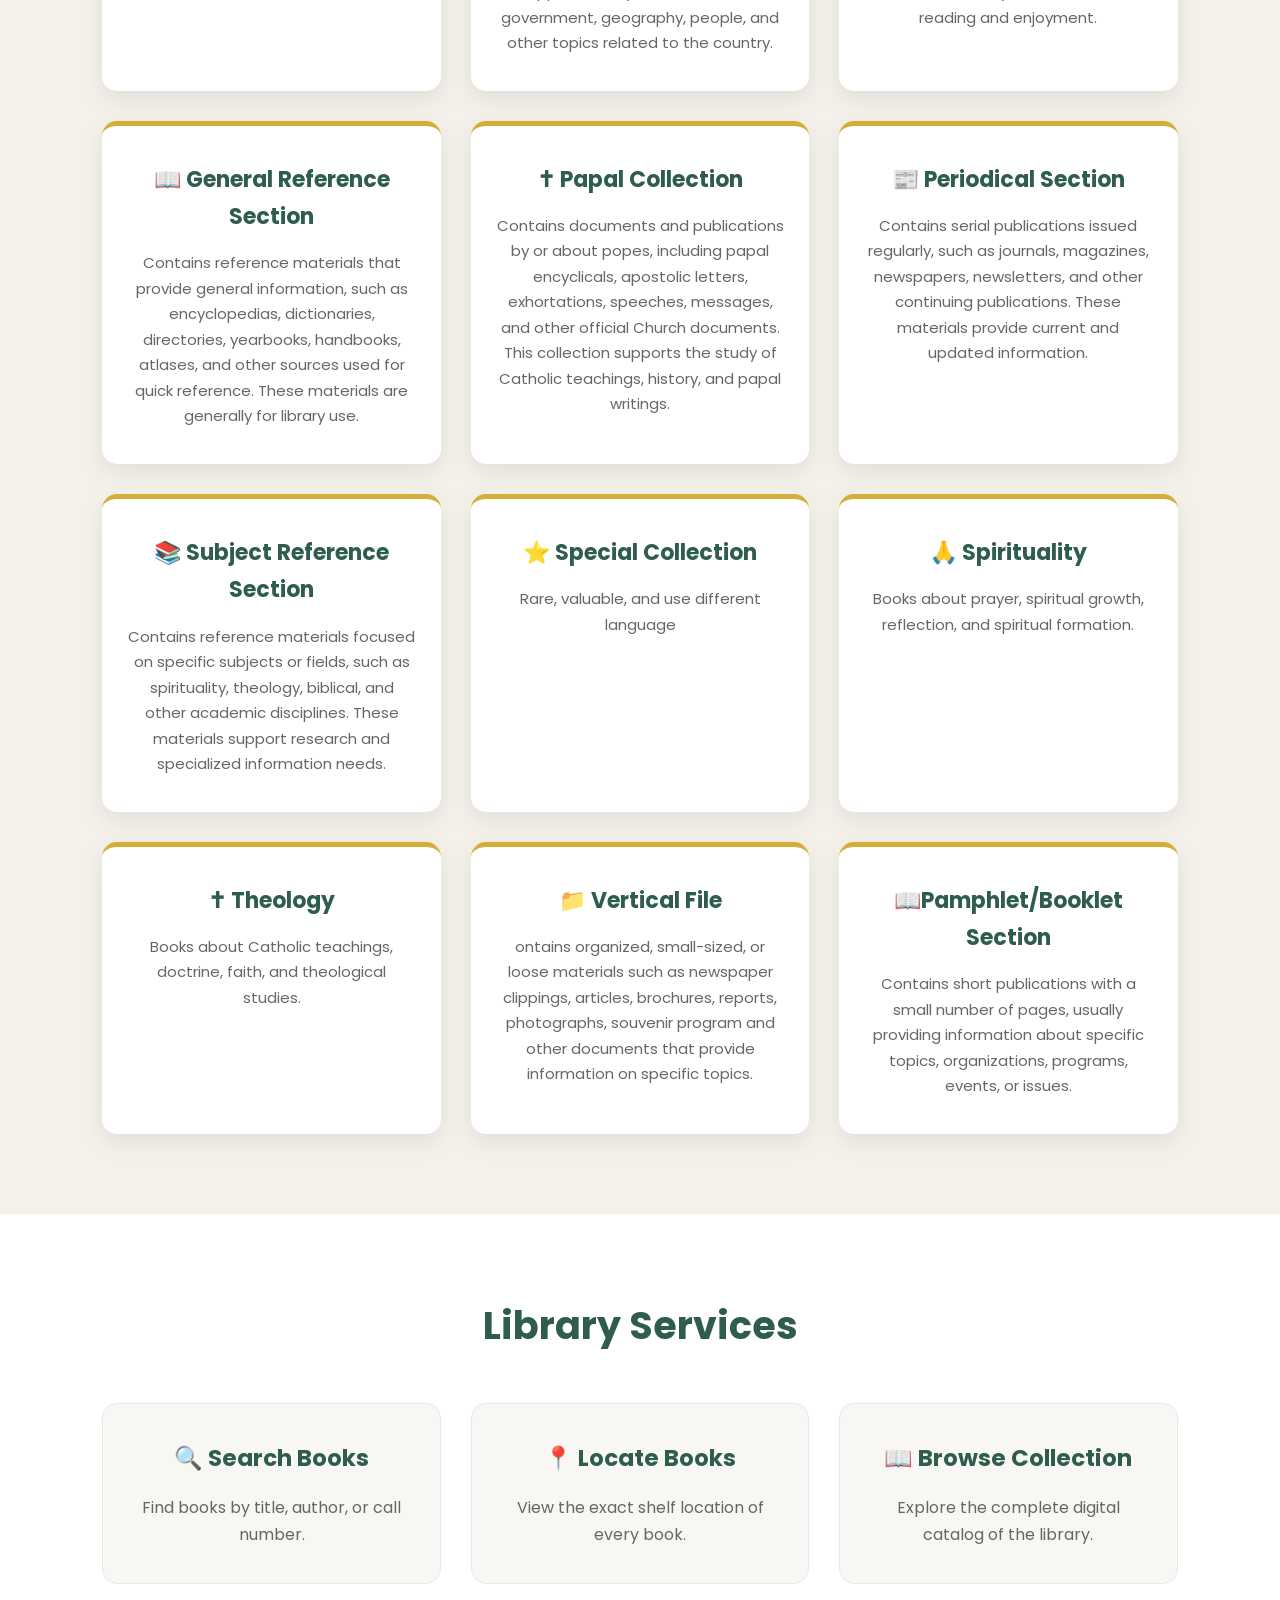
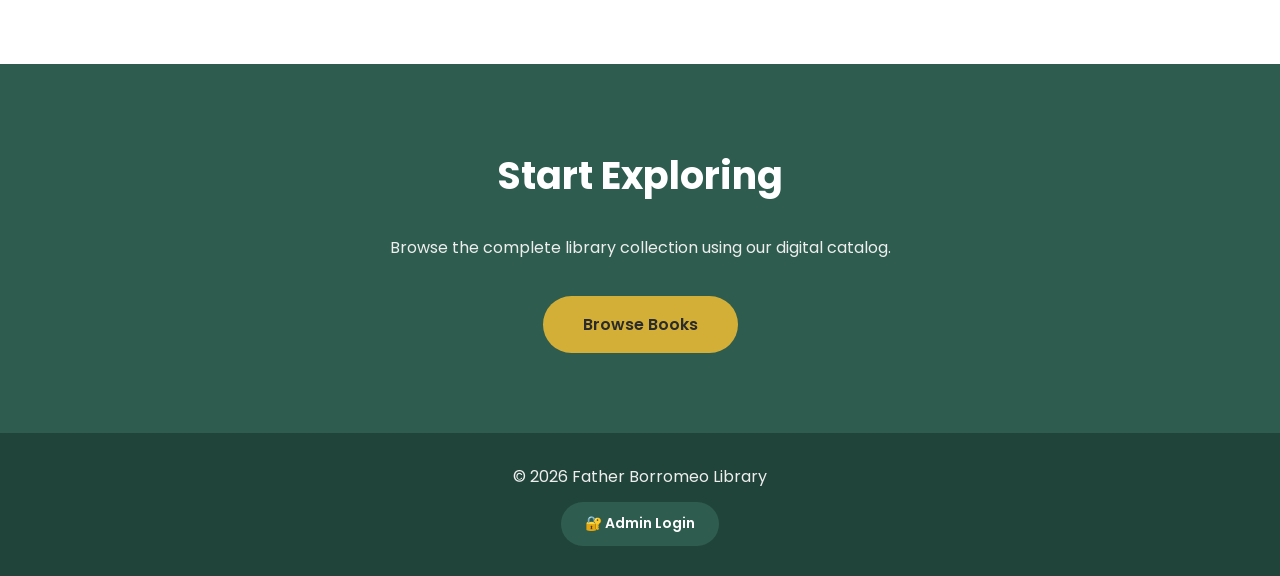
==== commit d0c20ee7: "Update index.html" ====
--- a/index.html
+++ b/index.html
@@ -225,12 +225,14 @@
         >
 
             <h3>
-                🇵🇭 Filipiniana
-            </h3>
-
-            <p>
-                Books about Philippine culture, history,
-                literature, and heritage.
+                	Filipiniana Collection
+            </h3>
+
+            <p>
+               Contains books and other materials 
+             about the Philippines, including Philippine history, 
+             culture, literature, government, geography, people,
+             and other topics related to the country. 
             </p>
 
         </a>
@@ -290,8 +292,8 @@
             </h3>
 
             <p>
-                Materials, writings, documents, and
-                publications related to the papacy.
+                Contains documents and publications by or about popes, including papal encyclicals, apostolic letters, exhortations, speeches, messages, and other official
+             Church documents. This collection supports the study of Catholic teachings, history, and papal writings. 
             </p>
 
         </a>
@@ -305,12 +307,12 @@
         >
 
             <h3>
-                📰 Periodical
-            </h3>
-
-            <p>
-                Journals, magazines, newsletters,
-                and regular publications.
+                📰 Periodical Section 
+            </h3>
+
+            <p>
+ Contains serial publications issued regularly, such as journals, magazines, newspapers, newsletters,
+             and other continuing publications. These materials provide current and updated information. 
             </p>
 
         </a>
@@ -408,8 +410,9 @@
             </h3>
 
             <p>
-                Clippings, documents, pamphlets, articles,
-                and other organized reference materials.
+                ontains organized, small-sized, or loose materials such as newspaper clippings, articles, 
+             brochures, reports, photographs, souvenir program and other documents that provide 
+             information on specific topics. 
             </p>
 
         </a>
@@ -423,12 +426,12 @@
         >
 
             <h3>
-                📖 Booklet
-            </h3>
-
-            <p>
-                Booklets, small publications, brochures,
-                and other printed materials.
+                📖Pamphlet/Booklet Section
+            </h3>
+
+            <p>
+                Contains short publications with a small number of pages, usually
+             providing information about specific topics, organizations, programs, events, or issues. 
             </p>
 
         </a>
